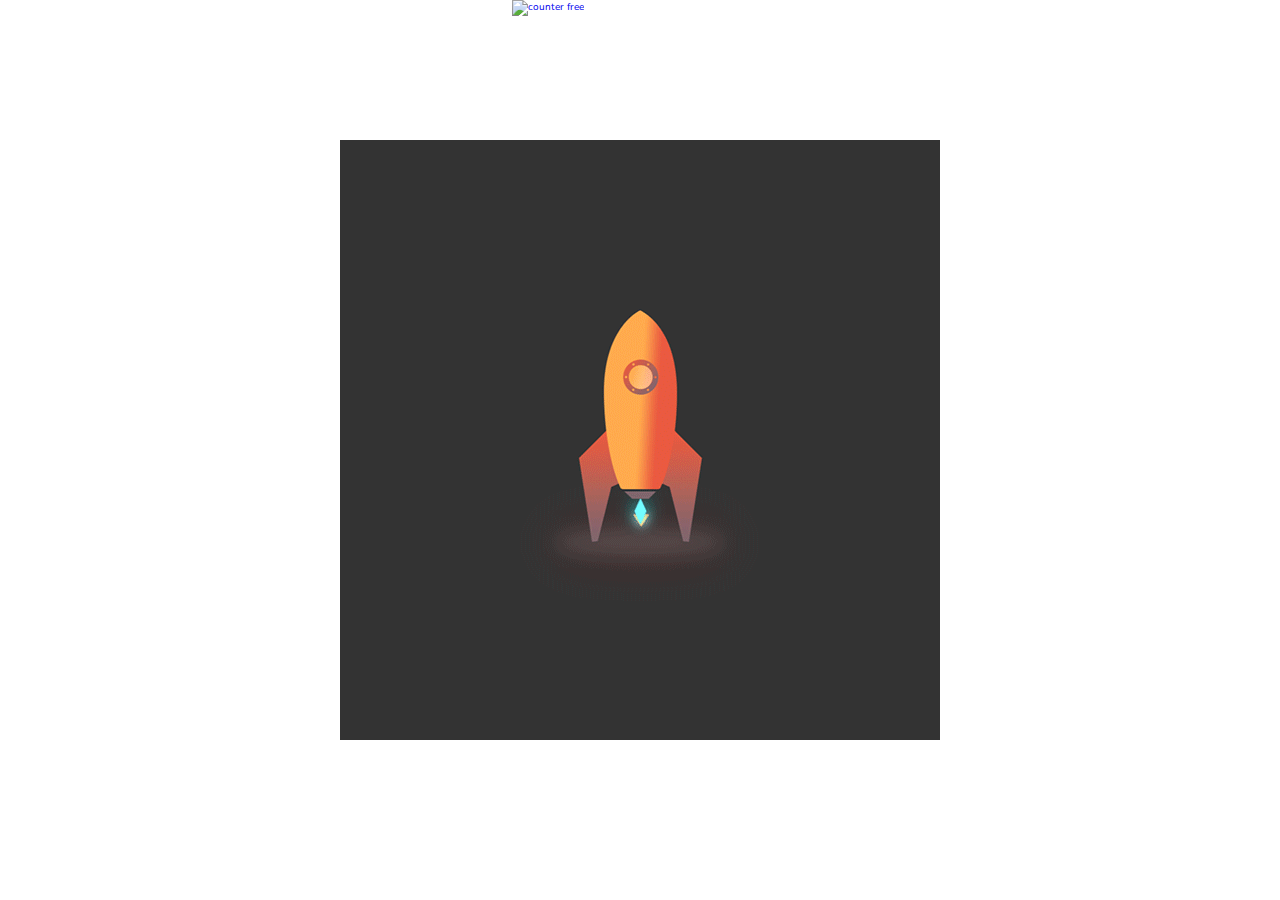
==== index.html @ f976bc9e "Update index.html" ====
<!DOCTYPE html>
<html lang="en">
  <head>

    <meta property="og:title" content="Direct Chandrar">
    <meta property="og:description" content="A man with a vision to send man to moon in his unique way">
    <meta property="og:image" content="./images/profile.png">
    <meta property="og:url" content="https://directchandrar.com/index.htm">

    <meta property="twitter:title" content="Direct Chandrar">
    <meta property="twitter:description" content="A man with a vision to send man to moon in his unique way">
    <meta property="twitter:image" content="./images/profile.png">

    <meta name="Description" CONTENT="Direct, Chandrar, MJ, mj, direct chandrar">
    <meta name="google-site-verification" content="+nxGUDJ4QpAZ5l9Bsjdi102tLVC21AIh5d1Nl23908vVuFHs34="/>
    
    <meta name="googlebot" content="index, follow">


    <meta charset="UTF-8" />
    <meta
      name="viewport"
      content="width=device-width, user-scalable=no, initial-scale=1.0, maximum-scale=1.0, minimum-scale=1.0"
    />
    <meta http-equiv="X-UA-Compatible" content="ie=edge" />
    <title>Direct Chandrar | Home</title>
    <!--Ion Icons-->
    <link
      href="https://unpkg.com/ionicons@4.5.10-0/dist/css/ionicons.min.css"
      rel="stylesheet"
    />
    <!--Google Fonts-->
    <link
      href="https://fonts.googleapis.com/css?family=Nunito&display=swap"
      rel="stylesheet"
    />
    <link
      href="https://fonts.googleapis.com/css?family=Aldrich&display=swap"
      rel="stylesheet"
    />
    <!--Our own stylesheet-->
    <link rel="stylesheet" href="./styles.css" />
  </head>
  <body>
    <div class="splash">
     
    </div>
    <header style="display: none;">
      <div class="container">
        <nav>
          <div class="nav-brand">
            <a href="index.html">
              <img class="brand-logo" src="images/logo.png" alt="" />
            </a>
          </div>
          <div class="menu-icons open">
            <i class="icon ion-md-menu"></i>
          </div>
          <ul class="nav-list">
            <div class="menu-icons close">
              <i class="icon ion-md-close"></i>
            </div>
            <li class="nav-item">
              <a href="#" class="nav-link current">Home</a>
            </li>
            <li id="navMission" class="nav-item">
              <a href="#" class="nav-link">Mission</a>
            </li>
            <li id="navVision" class="nav-item">
            <a href="#" class="nav-link">Vision</a>
            </li>
            <li class="nav-item">
              <a href="./game.html" class="nav-link">Play the Game</a>
            </li>
          </ul>
        </nav>
      </div>
    </header>

    <main style="display: none;">
      <section class="hero">
        <div class="container">
          <div class="main-message">
            <!-- <h3>The great outdoor</h3> -->
            <h1 class="main-msg">Direct Chandrar</h1>
            <p class="sub-msg">
              A Non profit organisation to keep Goyenkar safe from Corona and Corrupt politicians
            </p>
            <!-- <div class="cta">
              <a href="#" class="btn">Book now</a>
            </div> -->
          </div>
        </div>
      </section>

      <section class="experience-outdoors">
        <div class="container">
          <div class="title-heading">
            <h3>Founder & CEO</h3>
            <div class="avatar"></div>
            <!-- <h1>The thrilling outdoors</h1> -->
            <p>
              <strong style="text-transform: initial;">Mr. MJ</strong>, Founder and CEO of the non-profit organisation, <strong>DirectChandrar</strong>
              A zero tolerance against the fuckshit going on in Goa
            </p>
          </div>

          <div class="activities-grid">
            <!-- Grid item #1 -->
            <div class="activities-grid-item star-gazing">
              <i class="icon ion-md-planet"></i>
              <h1>Direct Chandrar Campaign</h1>
              <p>
                #DirectChandrar is a free service to those who play with Goa, Mr. MJ will do the arrangement to send you off to Moon (Chandra)
                We have solid tie-ups with international space agencies.
              </p>
            </div>

            <!-- Grid item #2 -->
            <div class="activities-grid-item hiking">
              <i class="icon ion-md-compass"></i>
              <h1><strike>Ganin</strike> Rocket service</h1>
              <p>
                High quality rockets with state of the art rocket fuel. to shove it in your ass.
              </p>
            </div>

            <!-- Grid item #3 -->
            <div class="activities-grid-item camping">
              <i class="icon ion-md-save"></i>
              <h1>Save Goa Movement</h1>
              <p>
                "Goa barobar khel khelshi, tar tujya ganin rocket ghalun Direct Chandrar!!" 
              </p>
            </div>
          </div>
        </div>
      </section>

      <section class="testimonials">
        <div class="container">
          <div class="testimonial">
            <div class="testimonial-text-box">
              <p>Follow us to the Moon</p>
              <!-- <i class="icon ion-md-quote"></i> -->
            </div>

            <div class="social-links">
              <ul>
                <li>
                  <a target="__blank" href="https://www.facebook.com/Mahadev-joshi-valpoi-101605617922622"> <i class="icon ion-logo-facebook"></i> </a>
                </li>
                <li>
                  <a target="__blank" href="https://www.youtube.com/watch?v=CZoGiyR5Mtc"> <i class="icon ion-logo-youtube"></i> </a>
                </li>
                <li>
                  <a href=""> <i class="icon ion-logo-instagram"></i> </a>
                </li>
              </ul>
            </div>
          
          
            <!-- <div class="testimonial-customer">
              <img src="images/profile-pic.jpg" alt="" />
              <h1>Amit P.</h1>
            </div>
           -->
          
          </div>
        </div>
      </section>

      <section class="begin-adventure">
        <div class="container">
          <div class="title-heading">
            <h3>Let the</h3>
            <h1>Flight begin, <strong style="text-transform: initial;">#DirectChandrar</strong></h1>
            <p>
              Lorem ipsum dolor sit amet consectetur adipisicing elit
            </p>
          </div>
          <div class="adventure-grid">
            <!-- Adventure grid item #1   -->
            <div class="adventure-grid-item">
                  <p>Lorem ipsum dolor sit amet consectetur adipisicing elit. Perferendis, ad? Ipsa at dolorum delectus et alias perferendis eum optio nam quasi ipsam voluptatem vel, commodi in impedit? Et, officiis exercitationem.</p>
              </div>
            <!-- Adventure grid item #1   -->
            <div class="adventure-grid-item">
                <p>Lorem ipsum dolor sit amet consectetur adipisicing elit. Perferendis, ad? Ipsa at dolorum delectus et alias perferendis eum optio nam quasi ipsam voluptatem vel, commodi in impedit? Et, officiis exercitationem.</p>
            </div>
          </div>
          <!-- <a class="btn" href="#">Book your Adventure</a> -->
        </div>
      </section>
    </main>

    <footer style="display: none;">
        <p>&copy; 2020 DirectChandrar. All rights reserved.</p>
        <h3>Website Designed and maintained by <strong>The WebKiller</strong></h3>
        <h4>webkiller404@gmail.com</h4>
    </footer>

    <script type="text/javascript" src="./scripts.js"></script>

    
    <audio  name="mjMission" id="mjMission" hidden="true" autostart="false" src="./assets//mj-mission.mp3"></audio>
    <audio  name="mjVision" id="mjVision" hidden="true" autostart="false" src="./assets//mj-vision.mp3"></audio>
    
    <!-- hitwebcounter Code START -->
    <a href="https://www.hitwebcounter.com" target="_blank">
      <img style="width: 64px; height: 20px; margin-left: 40%;" src="https://hitwebcounter.com/counter/counter.php?page=7439162&style=0007&nbdigits=8&type=page&initCount=10" title="Web Counter" Alt="counter free"   border="0" >
    </a>                                    
                                    
                                        
  </body>
</html>
---- styles.css ----
/* Global Styles */
*,
*:before,
*:after {
  margin: 0;
  padding: 0;
  box-sizing: inherit;
}

html {
  font-family: Nunito, sans-serif;
  font-size: 10px;
  box-sizing: border-box;
}
a {
  text-decoration: none;
}
ul {
  list-style: none;
}
p {
  font-size: 1.6rem;
}
img {
  width: 100%;
  max-width: 100%;
  height: auto;
}
section {
  padding: 8rem 0;
}

body {
  /* background-color: #2ba7ff; */
}

header {
  width: 100%;
  height: 5rem;
  position: absolute;
  top: 0;
  left: 0;
  z-index: 1;
}

.container {
  width: 100%;
  max-width: 98rem;
  margin: 0 auto;
  padding: 0 1.5rem;
}

nav {
  width: 100%;
  display: flex;
  align-items: center;
  justify-content: space-between;
  padding: 1rem 0;
  border-bottom: 1px solid rgba(255, 255, 255, 0.2);
}
.nav-brand {
  width: 8rem;
}
.menu-icons i {
  font-size: 3.5rem;
  color: #fafafa;
  cursor: pointer;
}
.close i {
  color: #eb648c;
}
.nav-list {
  width: 25rem;
  height: 100vh;
  background-color: #d7d4ed;
  position: fixed;
  top: 0;
  right: -26rem;
  display: flex;
  flex-direction: column;
  align-items: center;
  justify-content: center;
  z-index: 1500;
  transition: all 650ms ease-in-out;
}
.nav-list.active {
  right: 0;
}

.brand-logo {
  transform: rotate(45deg);
    position: absolute;
    width: 60px;
    top: 15px;
}

.close {
  position: absolute;
  top: 1rem;
  left: 1.5rem;
}
.nav-item {
  margin: 1.5rem 0;
}
.nav-link {
  font-size: 1.6rem;
  text-transform: uppercase;
  color: rgb(0, 0, 0.7);
}

/* Hero */
.hero {
  width: 100%;
  height: 80vh;
  background: linear-gradient(
      135deg,
      rgba(49, 24, 131, 0.9) 0%,
      rgba(72, 56, 149, 0.8) 100%
    ),
    url("images/header-bg.jpg") center no-repeat;
  background-size: cover;
  position: relative;
}

.hero::before {
  content: "";
  position: absolute;
  left: 0;
  bottom: -3px;
  width: 100%;
  height: 4.7rem;
  background: url("images/wave-small.png") center no-repeat;
  background-size: cover;
}
.main-message {
  width: 100%;
  max-width: 50rem;
  color: #fafafa;
  text-transform: uppercase;
  transition: translateY(20%);
}
.main-message h3 {
  font-size: 1.6rem;
}
.main-message h1 {
  font-family: Aldrich, sans-serif;
  font-size: 4rem;
  margin: 1rem 0;
}
.main-message p {
  text-transform: lowercase;
}

.btn {
  background-color: #eb648c;
  border-radius: 2rem;
  color: #fafafa;
  display: inline-block;
  margin-top: 2rem;
  padding: 1rem 2.5rem;
  text-transform: uppercase;
  transition: background-color 650ms;
}
.btn:hover {
  background-color: #ce587b;
}

/* Experinece the outdoors style */
.experience-outdoors {
  padding: 0;
}
.avatar {
  background: url(./images/profile.png) no-repeat;
  background-position: center;
  background-size: cover;
  width: 10rem;
    height: 10rem;
    border-radius: 50%;
    box-shadow: 0 0 8px 4px #c5c5c5;
    display: inline-block;
    margin: 20px 0;
}
.title-heading {
  text-align: center;
  text-transform: uppercase;
  margin-bottom: 4rem;
  color: rgba(0, 0, 0, 0.7);
}
.title-heading h3 {
  font-size: 1.4rem;
}
.title-heading h1 {
  font-family: Adrich, sans-serif;
  font-size: 2rem;
  margin: 0.5rem 0 1rem;
}
.title-heading p {
  text-transform: lowercase;
}
.activities-grid {
  display: grid;
  grid-template-columns: repeat(auto-fit, minmax(25rem, 1fr));
  grid-gap: 2.5rem;
}
.activities-grid-item {
  height: 40rem;
  padding: 5rem;
  color: #fafafa;
  position: relative;
  display: flex;
  flex-direction: column;
  cursor: pointer;
  z-index: 0;     /*  1 */
}
.activities-grid-item::before {
  content: "";
  position: absolute;
  top: 0;
  left: 0;
  width: 100%;
  height: 100%;
  background-image: linear-gradient(
    135deg,
    rgba(49, 24, 131, 0.9) 0%,
    rgba(72, 56, 149, 0.8) 100%
  );
  z-index: -1;
}
.star-gazing {
    background: url("images/moon.jpg") center no-repeat fixed;
    background-size: cover;
}
.hiking {
    background: url("images/rocket.jpg") top no-repeat fixed;
}
.camping {
    background: url("images/save-goa.jpg") center no-repeat fixed;
}

.activities-grid-item i {
    font-size: 4rem;
    color: #eb648c;
}
.activities-grid-item h1 {
    font-family: Aldrich, sans-serif;
    font-size: 1.7rem;
    text-transform: uppercase;
    margin: 2rem 0;
}

/* Testimonial section css */
.testimonials {
    width: 100%;
    height: 80vh;
    background: linear-gradient(
      135deg,
      rgba(49, 24, 131, 0.9) 0%,
      rgba(72, 56, 149, 0.8) 100%
    ),
    url("images/testimonials-bg.jpg") center no-repeat fixed;   /* parallax effect */
  background-size: cover;
  position: relative;
}
.testimonials::before {
    content: "";
    position: absolute;
    top: -3px;
    left: 0;
    width: 100%;
    height: 4.7rem;
    background: url("images/wave-small-reversed.png") center no-repeat;
}
.testimonial {
    width: 100%;
    color: #fafafa;
    position: absolute;
    top: 55%;
    left: 50%;
    transform: translate(-50%, -50%);   /* Centering strategy */
    text-align: center;
}

.social-links ul{
  display: flex;
    justify-content: center;
}
.social-links ul li {
  margin: 0 30px;
}
.social-links ul li a {
  font-size: 5rem;
  color: white;
}

.testimonial-text-box {
    padding: 0 1.5rem;
    margin-bottom: 2rem;
    position: relative;
}
.testimonial-text-box i {
    position: absolute;
    top: -8rem;
    left: 50%;
    transform: translateX(-50%);
    font-size: 8rem;
    color: #eb648c;
    opacity: .5;
    z-index: -1;
}
.testimonial-customer img {
    width: 10rem;
    height: 10rem;
    border-radius: 100%;
    border: 3px solid #eb648c;
}

/* Begin Adventure css */
.adventure-grid {
    display: grid;
    grid-template-columns: repeat(auto-fit, minmax(25rem, 1fr));
    grid-gap: 2.5rem;
    margin-bottom: 2rem;
}
.adventure-grid p {
    color: rgba(0, 0, 0, 0.7);
}

footer {
    padding: 1.5rem 0;
    background-color: #d7d4ed;
    text-align: center;
    color: rgba(0, 0, 0, 0.7);
}

/* Media queries */
@media screen and (min-width: 350px) {
    .main-message {
        transform: translateY(40%);
    }
}
@media screen and (min-width: 470px) {
    .hero::before {
        height: 9.4rem;
        background: url("images/wave-medium.png");
        background-size: cover;
    }
    .testimonials::before {
        height: 9.4rem;
        background: url("images/wave-medium-reversed.png");
        background-size: cover;
    }
}

@media screen and (min-width: 700px) {
    header {
        height: 8rem;
    }
    .nav-brand {
        width: 3.5rem;
    }
    .nav-list {
        width: initial;
        height: initial;
        background-color: transparent;
        position: initial;
        top: initial;
        right: initial;
        flex-direction: row;
        transition: initial;
    }
    .menu-icons {
        display: none;
    }

    .nav-item {
        margin: 0 2.5rem;
    }
    .nav-link, .current {
        color: #fafafa;
        position: relative;
        font-size: 1.3rem;
    }

    .nav-link::before, .current::before {
        content: "";
        position: absolute;
        left: 0;
        bottom: -.5rem;
        background-color: #eb648c;
        width: 100%;
        height: 2px;
        transform: scaleX(0);
        transform-origin: left;
        transition: transform 650ms;
    }
    .current::before {
        transform: scaleX(1);
    }
    .nav-link:hover::before {
        transform: scaleX(1);
    }
    .hero {
        height: 60vh;
    }
    .main-message {
        transform: translateY(5%);
    }
    .title-heading h1 {
        font-size: 2.5rem;
    }
}

@media screen and (min-width: 950px) {
    .hero::before {
        height: 22.7rem;
        background: url("images/wave-large.png");
        background-size: cover;
    }
    .testimonials::before {
        height: 22.7rem;
        background: url("images/wave-large-reversed.png");
        background-size: cover;
    }
}

@media screen and (min-width: 1200px) {
    .hero {
        height: 75vh;
    }
}



.splash {
  background: url(./images/rocket.gif) center no-repeat;
    position: absolute;
    width: 100%;
    height: 100vh;
    left: 0;
    top: -10px;
    z-index: 3;
}


/* Animation stuff */


.fly-social {
  animation: anim1 .7s ease-out;
}

@keyframes anim1 {
  0% {
    opacity: 0;
    transform: translateX(-30rem);
  }
  100% {
    opacity: 0.7;
    transform: translateX(0);
  }
}


.fly-intro {
  animation: flyIntro 2s ease-in;
}
@keyframes flyIntro {
  0% {
    opacity: 0;
    transform: translateY(3rem);
  }
  100% {
    opacity: 1;
    transform: translateY(0rem);
  }
}


.fly-intro-2 {
  animation: flyIntro 1.3s ease-in;
}
@keyframes flyIntro {
  0% {
    opacity: 0;
    transform: translateY(3rem);
  }
  100% {
    opacity: 1;
    transform: translateY(0rem);
  }
}

/* Game styles */
.container-game {
  width: 100%;
  max-width: 98rem;
  margin: 0 auto;
  padding: 0 1.5rem;
  background: linear-gradient( 135deg, rgba(49, 24, 131, 0.9) 0%, rgba(72, 56, 149, 0.8) 100% ), url(images/header-bg.jpg) center no-repeat;
  background-size: cover;
}

#game-container {
  margin: 0 auto;
  text-align: center;
  margin-top: 10rem;
 
}

.game-body {
  display: flex;
  flex-direction: column;
}
.game-rule {
  text-align: left;
  margin: 3rem 1rem;
  padding: 10px 0;
}

.play-btn {
  display: inline-block;
    background-color: #4161ff;
    padding: 10px;
    border-radius: 5px;
    /* width: 100px; */
    font-size: 20px;
    color: white;
    border: 1px solid #0023cf;
}

.rule-title {
  font-size: 16px;
    text-transform: uppercase;
}
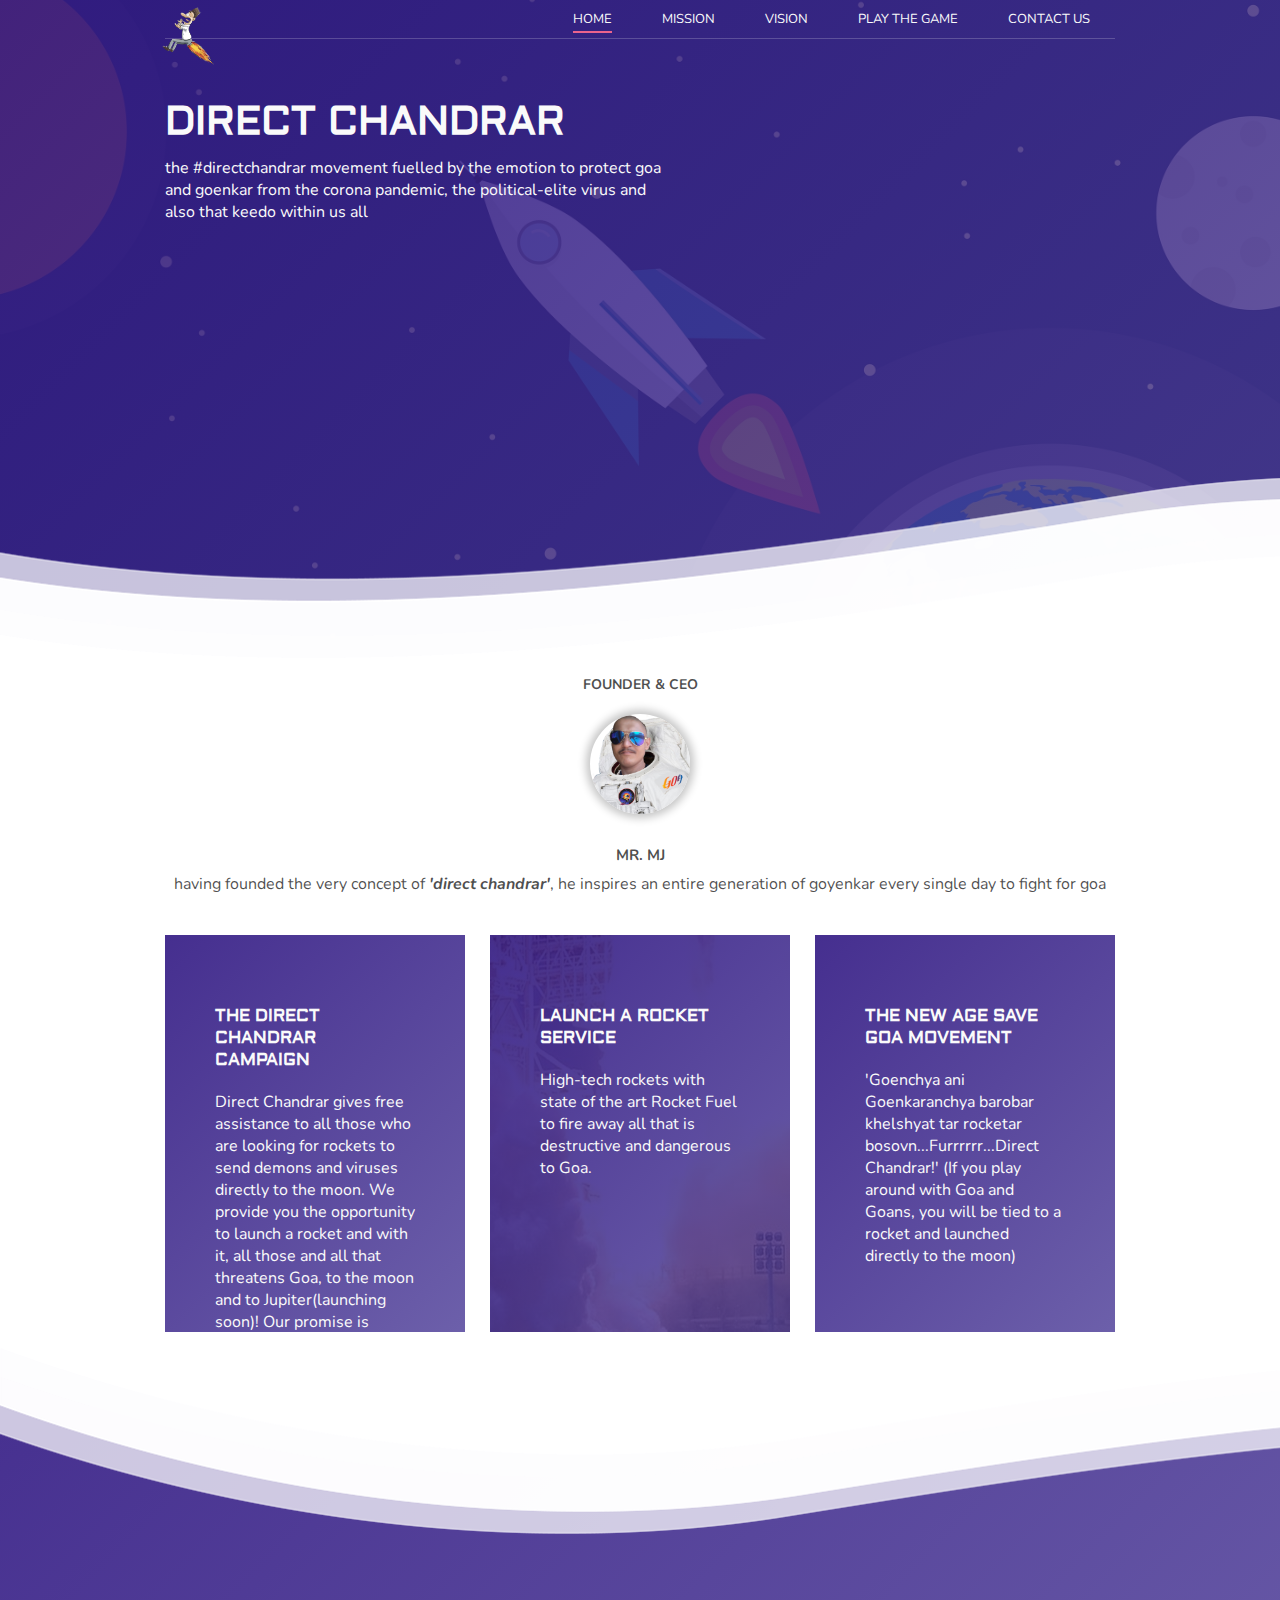
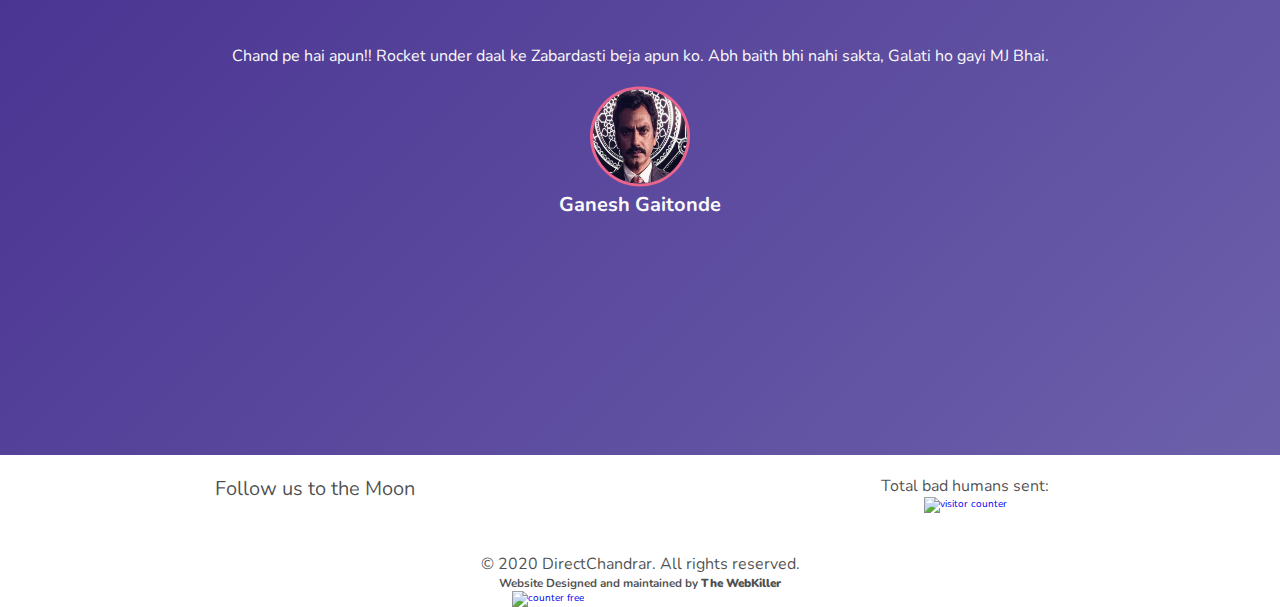
==== commit a42f816f: "google form and css issues fixed" ====
--- a/index.html
+++ b/index.html
@@ -72,6 +72,9 @@
             <li class="nav-item">
               <a href="./game.html" class="nav-link">Play the Game</a>
             </li>
+            <li class="nav-item">
+              <a href="./contact.html" class="nav-link">Contact Us</a>
+            </li>
           </ul>
         </nav>
       </div>
@@ -81,14 +84,10 @@
       <section class="hero">
         <div class="container">
           <div class="main-message">
-            <!-- <h3>The great outdoor</h3> -->
             <h1 class="main-msg">Direct Chandrar</h1>
             <p class="sub-msg">
-              A Non profit organisation to keep Goyenkar safe from Corona and Corrupt politicians
+              The #DirectChandrar movement fuelled by the emotion to protect Goa and Goenkar from the Corona Pandemic, the Political-elite virus and also that Keedo within us all
             </p>
-            <!-- <div class="cta">
-              <a href="#" class="btn">Book now</a>
-            </div> -->
           </div>
         </div>
       </section>
@@ -98,10 +97,9 @@
           <div class="title-heading">
             <h3>Founder & CEO</h3>
             <div class="avatar"></div>
-            <!-- <h1>The thrilling outdoors</h1> -->
+            <h4 style="font-size: 15px; font-weight: bold; line-height: 35px;">Mr. MJ</h4>
             <p>
-              <strong style="text-transform: initial;">Mr. MJ</strong>, Founder and CEO of the non-profit organisation, <strong>DirectChandrar</strong>
-              A zero tolerance against the fuckshit going on in Goa
+              Having founded the very concept of <b><i>'Direct Chandrar'</i></b>, he inspires an entire generation of Goyenkar every single day to fight for Goa
             </p>
           </div>
 
@@ -109,28 +107,27 @@
             <!-- Grid item #1 -->
             <div class="activities-grid-item star-gazing">
               <i class="icon ion-md-planet"></i>
-              <h1>Direct Chandrar Campaign</h1>
+              <h1>The Direct Chandrar Campaign</h1>
               <p>
-                #DirectChandrar is a free service to those who play with Goa, Mr. MJ will do the arrangement to send you off to Moon (Chandra)
-                We have solid tie-ups with international space agencies.
+                Direct Chandrar gives free assistance to all those who are looking for rockets to send demons and viruses directly to the moon. We provide you the opportunity to launch a rocket and with it, all those and all that threatens Goa, to the moon and to Jupiter(launching soon)! Our promise is Direct Chandrar.
               </p>
             </div>
 
             <!-- Grid item #2 -->
             <div class="activities-grid-item hiking">
               <i class="icon ion-md-compass"></i>
-              <h1><strike>Ganin</strike> Rocket service</h1>
+              <h1>Launch a Rocket Service</h1>
               <p>
-                High quality rockets with state of the art rocket fuel. to shove it in your ass.
+                High-tech rockets with state of the art Rocket Fuel to fire away all that is destructive and dangerous to Goa.
               </p>
             </div>
 
             <!-- Grid item #3 -->
             <div class="activities-grid-item camping">
               <i class="icon ion-md-save"></i>
-              <h1>Save Goa Movement</h1>
+              <h1>The New Age Save Goa Movement</h1>
               <p>
-                "Goa barobar khel khelshi, tar tujya ganin rocket ghalun Direct Chandrar!!" 
+                'Goenchya ani Goenkaranchya barobar khelshyat tar rocketar bosovn...Furrrrrr...Direct Chandrar!' (If you play around with Goa and Goans, you will be tied to a rocket and launched directly to the moon)
               </p>
             </div>
           </div>
@@ -139,10 +136,28 @@
 
       <section class="testimonials">
         <div class="container">
+          <!-- <div class="testimonial">
+            
+          </div> -->
           <div class="testimonial">
             <div class="testimonial-text-box">
+              <p>Chand pe hai apun!! Rocket under daal ke Zabardasti beja apun ko. Abh baith bhi nahi sakta, Galati ho gayi MJ Bhai.</p>
+              <i class="icon ion-md-quote"></i>
+            </div>
+            <div class="testimonial-customer">
+              <img src="images/ganesh.png" alt="" />
+              <h1>Ganesh Gaitonde</h1>
+            </div>
+          </div>
+
+        </div>
+      </section>
+
+      <section class="social-adventure">
+        <div class="container">
+          <div class="social-grid">
+            <div class="social-title">
               <p>Follow us to the Moon</p>
-              <!-- <i class="icon ion-md-quote"></i> -->
             </div>
 
             <div class="social-links">
@@ -151,45 +166,21 @@
                   <a target="__blank" href="https://www.facebook.com/Mahadev-joshi-valpoi-101605617922622"> <i class="icon ion-logo-facebook"></i> </a>
                 </li>
                 <li>
-                  <a target="__blank" href="https://www.youtube.com/watch?v=CZoGiyR5Mtc"> <i class="icon ion-logo-youtube"></i> </a>
+                  <a style="color: red;" target="__blank" href="https://www.youtube.com/watch?v=CZoGiyR5Mtc"> <i class="icon ion-logo-youtube"></i> </a>
                 </li>
                 <li>
                   <a href=""> <i class="icon ion-logo-instagram"></i> </a>
                 </li>
               </ul>
             </div>
-          
-          
-            <!-- <div class="testimonial-customer">
-              <img src="images/profile-pic.jpg" alt="" />
-              <h1>Amit P.</h1>
-            </div>
-           -->
-          
-          </div>
-        </div>
-      </section>
-
-      <section class="begin-adventure">
-        <div class="container">
-          <div class="title-heading">
-            <h3>Let the</h3>
-            <h1>Flight begin, <strong style="text-transform: initial;">#DirectChandrar</strong></h1>
-            <p>
-              Lorem ipsum dolor sit amet consectetur adipisicing elit
-            </p>
-          </div>
-          <div class="adventure-grid">
-            <!-- Adventure grid item #1   -->
-            <div class="adventure-grid-item">
-                  <p>Lorem ipsum dolor sit amet consectetur adipisicing elit. Perferendis, ad? Ipsa at dolorum delectus et alias perferendis eum optio nam quasi ipsam voluptatem vel, commodi in impedit? Et, officiis exercitationem.</p>
-              </div>
-            <!-- Adventure grid item #1   -->
-            <div class="adventure-grid-item">
-                <p>Lorem ipsum dolor sit amet consectetur adipisicing elit. Perferendis, ad? Ipsa at dolorum delectus et alias perferendis eum optio nam quasi ipsam voluptatem vel, commodi in impedit? Et, officiis exercitationem.</p>
-            </div>
-          </div>
-          <!-- <a class="btn" href="#">Book your Adventure</a> -->
+            <div>
+              <p>Total bad humans sent: </p>
+              <!-- Start of WebFreeCounter Code -->
+              <a href="https://www.webfreecounter.com/" target="_blank">
+                <img style="width: 70px;" src="https://www.webfreecounter.com/hit.php?id=guvaoaff&nd=7&style=1" border="0" alt="visitor counter">
+              </a>
+            </div>
+          </div>
         </div>
       </section>
     </main>
@@ -197,7 +188,7 @@
     <footer style="display: none;">
         <p>&copy; 2020 DirectChandrar. All rights reserved.</p>
         <h3>Website Designed and maintained by <strong>The WebKiller</strong></h3>
-        <h4>webkiller404@gmail.com</h4>
+        <!-- <h4>webkiller404@gmail.com</h4> -->
     </footer>
 
     <script type="text/javascript" src="./scripts.js"></script>
@@ -210,7 +201,23 @@
     <a href="https://www.hitwebcounter.com" target="_blank">
       <img style="width: 64px; height: 20px; margin-left: 40%;" src="https://hitwebcounter.com/counter/counter.php?page=7439162&style=0007&nbdigits=8&type=page&initCount=10" title="Web Counter" Alt="counter free"   border="0" >
     </a>                                    
-                                    
+                
+    <script>
+      setTimeout(() => {
+    const header = document.querySelector('header');
+    const main = document.querySelector('main');
+    const footer = document.querySelector('footer');
+    const splash = document.querySelector('.splash');
+
+    header.style.display = 'initial';
+    main.style.display = 'initial';
+    footer.style.display = 'initial';
+
+    splash.style.display = 'none';
+
+
+}, 500);
+    </script>
                                         
   </body>
 </html>
--- a/styles.css
+++ b/styles.css
@@ -283,13 +283,14 @@
 .social-links ul{
   display: flex;
     justify-content: center;
+    color: #403588;
 }
 .social-links ul li {
   margin: 0 30px;
 }
 .social-links ul li a {
-  font-size: 5rem;
-  color: white;
+  font-size: 7rem;
+  /* color: white; */
 }
 
 .testimonial-text-box {
@@ -315,14 +316,23 @@
 }
 
 /* Begin Adventure css */
-.adventure-grid {
+.social-grid {
     display: grid;
     grid-template-columns: repeat(auto-fit, minmax(25rem, 1fr));
     grid-gap: 2.5rem;
     margin-bottom: 2rem;
-}
-.adventure-grid p {
+    text-align: center;
+}
+.social-grid p {
     color: rgba(0, 0, 0, 0.7);
+}
+
+.social-title p{
+  font-size: 2rem;
+}
+
+.social-adventure {
+  padding: 2rem 0;
 }
 
 footer {
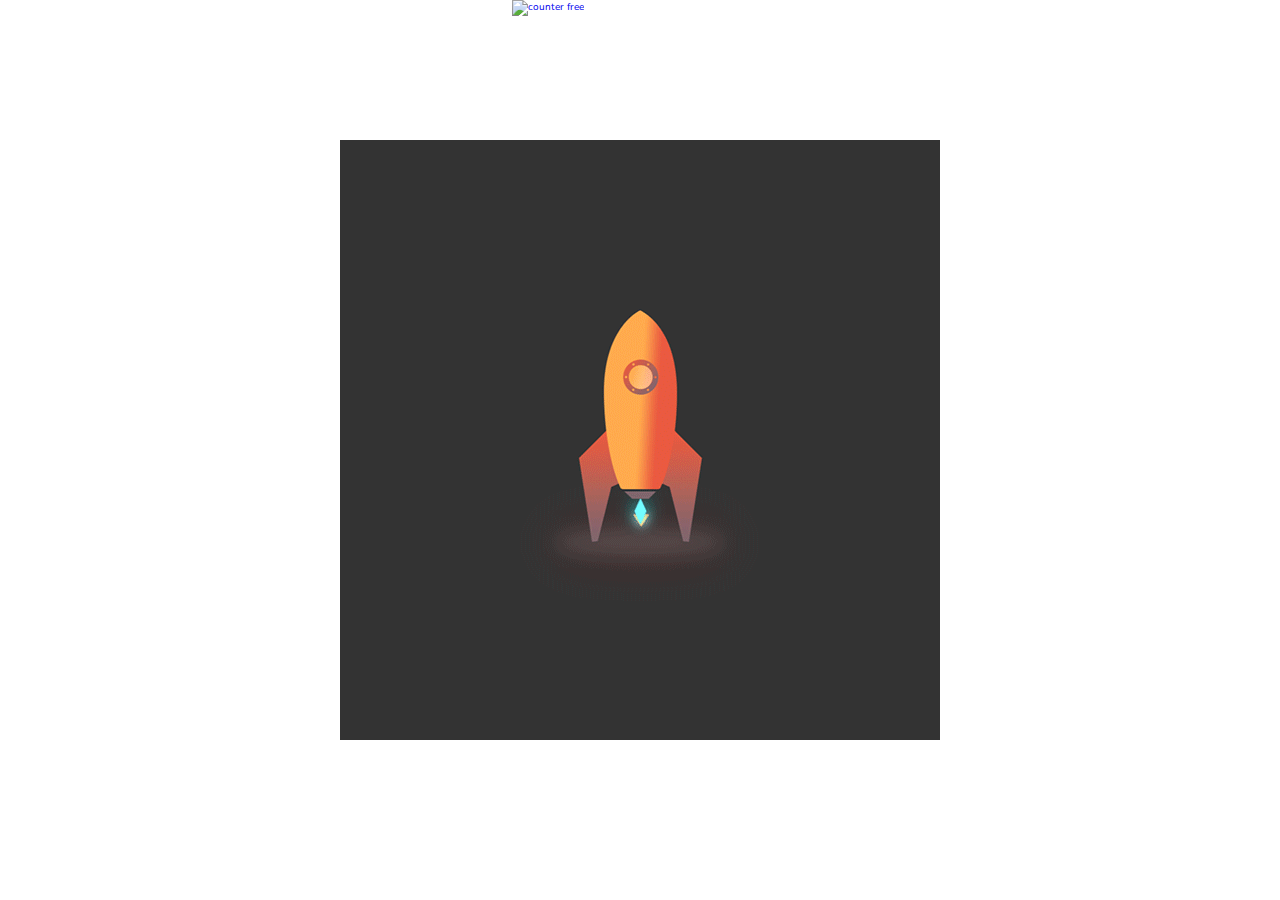
==== commit c2b05783: "splash screen issue" ====
--- a/index.html
+++ b/index.html
@@ -216,7 +216,7 @@
     splash.style.display = 'none';
 
 
-}, 500);
+}, 5000);
     </script>
                                         
   </body>
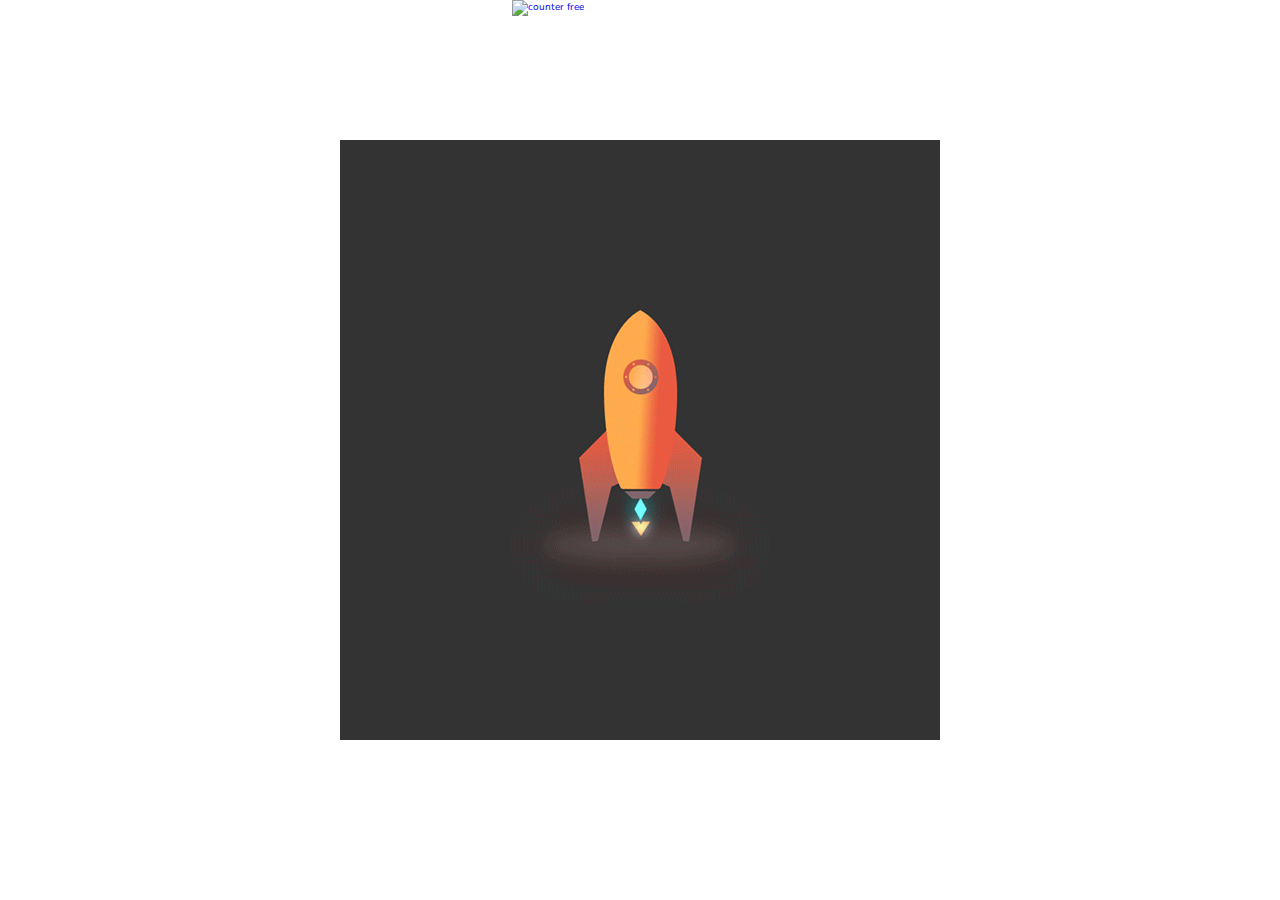
==== commit 491f20ae: "button modifications" ====
--- a/index.html
+++ b/index.html
@@ -16,7 +16,7 @@
     
     <meta name="googlebot" content="index, follow">
 
-
+    <link rel=icon href=./favicon.png>
     <meta charset="UTF-8" />
     <meta
       name="viewport"
@@ -63,12 +63,12 @@
             <li class="nav-item">
               <a href="#" class="nav-link current">Home</a>
             </li>
-            <li id="navMission" class="nav-item">
+            <!-- <li id="navMission" class="nav-item">
               <a href="#" class="nav-link">Mission</a>
             </li>
             <li id="navVision" class="nav-item">
             <a href="#" class="nav-link">Vision</a>
-            </li>
+            </li> -->
             <li class="nav-item">
               <a href="./game.html" class="nav-link">Play the Game</a>
             </li>
@@ -88,6 +88,10 @@
             <p class="sub-msg">
               The #DirectChandrar movement fuelled by the emotion to protect Goa and Goenkar from the Corona Pandemic, the Political-elite virus and also that Keedo within us all
             </p>
+            <div>
+              <a class="btn" style="margin-right: 20px" href="./game.html">Play Game</a>
+              <a class="btn" href="./contact.html">Help Goa</a>
+            </div>
           </div>
         </div>
       </section>
@@ -141,7 +145,7 @@
           </div> -->
           <div class="testimonial">
             <div class="testimonial-text-box">
-              <p>Chand pe hai apun!! Rocket under daal ke Zabardasti beja apun ko. Abh baith bhi nahi sakta, Galati ho gayi MJ Bhai.</p>
+              <p>Chand pe hai apun!! Rocket under daal ke Zabardasti beja apun ko. Ab baith bhi nahi sakta, Galati ho gayi MJ Bhai.</p>
               <i class="icon ion-md-quote"></i>
             </div>
             <div class="testimonial-customer">
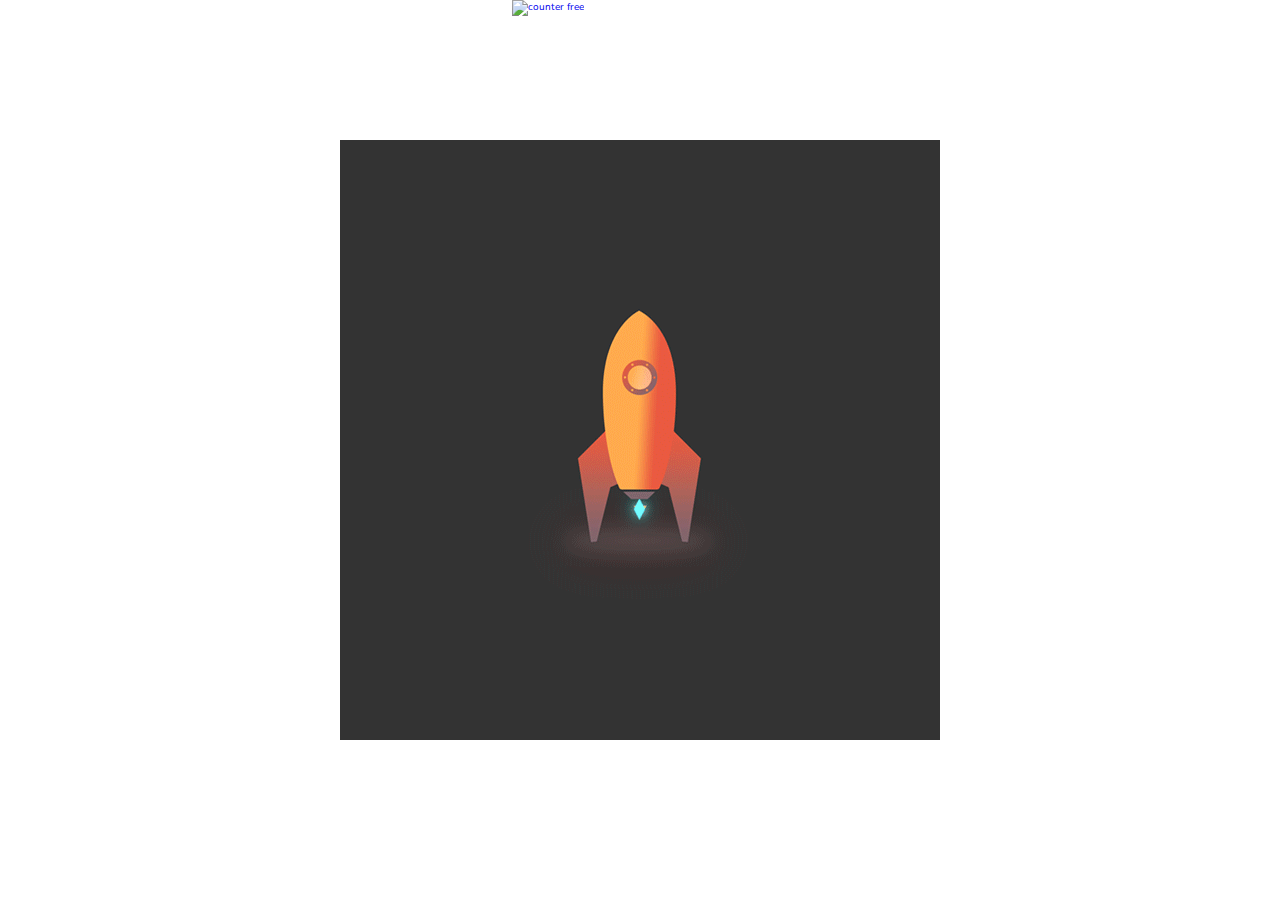
==== commit 4312792b: "ads-sections" ====
--- a/index.html
+++ b/index.html
@@ -73,8 +73,12 @@
               <a href="./game.html" class="nav-link">Play the Game</a>
             </li>
             <li class="nav-item">
+              <a href="./moon.html" class="nav-link">Life on Moon</a>
+            </li>
+            <li class="nav-item">
               <a href="./contact.html" class="nav-link">Contact Us</a>
             </li>
+
           </ul>
         </nav>
       </div>
@@ -90,7 +94,7 @@
             </p>
             <div>
               <a class="btn" style="margin-right: 20px" href="./game.html">Play Game</a>
-              <a class="btn" href="./contact.html">Help Goa</a>
+              <a class="btn" href="./moon.html">Life on Moon</a>
             </div>
           </div>
         </div>
--- a/styles.css
+++ b/styles.css
@@ -89,9 +89,9 @@
 
 .brand-logo {
   transform: rotate(45deg);
-    position: absolute;
-    width: 60px;
-    top: 15px;
+  position: absolute;
+  width: 60px;
+  top: 15px;
 }
 
 .close {
@@ -174,11 +174,11 @@
   background-position: center;
   background-size: cover;
   width: 10rem;
-    height: 10rem;
-    border-radius: 50%;
-    box-shadow: 0 0 8px 4px #c5c5c5;
-    display: inline-block;
-    margin: 20px 0;
+  height: 10rem;
+  border-radius: 50%;
+  box-shadow: 0 0 8px 4px #c5c5c5;
+  display: inline-block;
+  margin: 20px 0;
 }
 .title-heading {
   text-align: center;
@@ -210,7 +210,7 @@
   display: flex;
   flex-direction: column;
   cursor: pointer;
-  z-index: 0;     /*  1 */
+  z-index: 0; /*  1 */
 }
 .activities-grid-item::before {
   content: "";
@@ -227,63 +227,63 @@
   z-index: -1;
 }
 .star-gazing {
-    background: url("images/moon.jpg") center no-repeat fixed;
-    background-size: cover;
+  background: url("images/moon.jpg") center no-repeat fixed;
+  background-size: cover;
 }
 .hiking {
-    background: url("images/rocket.jpg") top no-repeat fixed;
+  background: url("images/rocket.jpg") top no-repeat fixed;
 }
 .camping {
-    background: url("images/save-goa.jpg") center no-repeat fixed;
+  background: url("images/save-goa.jpg") center no-repeat fixed;
 }
 
 .activities-grid-item i {
-    font-size: 4rem;
-    color: #eb648c;
+  font-size: 4rem;
+  color: #eb648c;
 }
 .activities-grid-item h1 {
-    font-family: Aldrich, sans-serif;
-    font-size: 1.7rem;
-    text-transform: uppercase;
-    margin: 2rem 0;
+  font-family: Aldrich, sans-serif;
+  font-size: 1.7rem;
+  text-transform: uppercase;
+  margin: 2rem 0;
 }
 
 /* Testimonial section css */
 .testimonials {
-    width: 100%;
-    height: 80vh;
-    background: linear-gradient(
+  width: 100%;
+  height: 80vh;
+  background: linear-gradient(
       135deg,
       rgba(49, 24, 131, 0.9) 0%,
       rgba(72, 56, 149, 0.8) 100%
     ),
-    url("images/testimonials-bg.jpg") center no-repeat fixed;   /* parallax effect */
+    url("images/testimonials-bg.jpg") center no-repeat fixed; /* parallax effect */
   background-size: cover;
   position: relative;
 }
 .testimonials::before {
-    content: "";
-    position: absolute;
-    top: -3px;
-    left: 0;
-    width: 100%;
-    height: 4.7rem;
-    background: url("images/wave-small-reversed.png") center no-repeat;
+  content: "";
+  position: absolute;
+  top: -3px;
+  left: 0;
+  width: 100%;
+  height: 4.7rem;
+  background: url("images/wave-small-reversed.png") center no-repeat;
 }
 .testimonial {
-    width: 100%;
-    color: #fafafa;
-    position: absolute;
-    top: 55%;
-    left: 50%;
-    transform: translate(-50%, -50%);   /* Centering strategy */
-    text-align: center;
-}
-
-.social-links ul{
+  width: 100%;
+  color: #fafafa;
+  position: absolute;
+  top: 55%;
+  left: 50%;
+  transform: translate(-50%, -50%); /* Centering strategy */
+  text-align: center;
+}
+
+.social-links ul {
   display: flex;
-    justify-content: center;
-    color: #403588;
+  justify-content: center;
+  color: #403588;
 }
 .social-links ul li {
   margin: 0 30px;
@@ -294,40 +294,40 @@
 }
 
 .testimonial-text-box {
-    padding: 0 1.5rem;
-    margin-bottom: 2rem;
-    position: relative;
+  padding: 0 1.5rem;
+  margin-bottom: 2rem;
+  position: relative;
 }
 .testimonial-text-box i {
-    position: absolute;
-    top: -8rem;
-    left: 50%;
-    transform: translateX(-50%);
-    font-size: 8rem;
-    color: #eb648c;
-    opacity: .5;
-    z-index: -1;
+  position: absolute;
+  top: -8rem;
+  left: 50%;
+  transform: translateX(-50%);
+  font-size: 8rem;
+  color: #eb648c;
+  opacity: 0.5;
+  z-index: -1;
 }
 .testimonial-customer img {
-    width: 10rem;
-    height: 10rem;
-    border-radius: 100%;
-    border: 3px solid #eb648c;
+  width: 10rem;
+  height: 10rem;
+  border-radius: 100%;
+  border: 3px solid #eb648c;
 }
 
 /* Begin Adventure css */
 .social-grid {
-    display: grid;
-    grid-template-columns: repeat(auto-fit, minmax(25rem, 1fr));
-    grid-gap: 2.5rem;
-    margin-bottom: 2rem;
-    text-align: center;
+  display: grid;
+  grid-template-columns: repeat(auto-fit, minmax(25rem, 1fr));
+  grid-gap: 2.5rem;
+  margin-bottom: 2rem;
+  text-align: center;
 }
 .social-grid p {
-    color: rgba(0, 0, 0, 0.7);
-}
-
-.social-title p{
+  color: rgba(0, 0, 0, 0.7);
+}
+
+.social-title p {
   font-size: 2rem;
 }
 
@@ -336,127 +336,125 @@
 }
 
 footer {
-    padding: 1.5rem 0;
-    background-color: #d7d4ed;
-    text-align: center;
-    color: rgba(0, 0, 0, 0.7);
+  padding: 1.5rem 0;
+  background-color: #d7d4ed;
+  text-align: center;
+  color: rgba(0, 0, 0, 0.7);
 }
 
 /* Media queries */
 @media screen and (min-width: 350px) {
-    .main-message {
-        transform: translateY(40%);
-    }
+  .main-message {
+    transform: translateY(40%);
+  }
 }
 @media screen and (min-width: 470px) {
-    .hero::before {
-        height: 9.4rem;
-        background: url("images/wave-medium.png");
-        background-size: cover;
-    }
-    .testimonials::before {
-        height: 9.4rem;
-        background: url("images/wave-medium-reversed.png");
-        background-size: cover;
-    }
+  .hero::before {
+    height: 9.4rem;
+    background: url("images/wave-medium.png");
+    background-size: cover;
+  }
+  .testimonials::before {
+    height: 9.4rem;
+    background: url("images/wave-medium-reversed.png");
+    background-size: cover;
+  }
 }
 
 @media screen and (min-width: 700px) {
-    header {
-        height: 8rem;
-    }
-    .nav-brand {
-        width: 3.5rem;
-    }
-    .nav-list {
-        width: initial;
-        height: initial;
-        background-color: transparent;
-        position: initial;
-        top: initial;
-        right: initial;
-        flex-direction: row;
-        transition: initial;
-    }
-    .menu-icons {
-        display: none;
-    }
-
-    .nav-item {
-        margin: 0 2.5rem;
-    }
-    .nav-link, .current {
-        color: #fafafa;
-        position: relative;
-        font-size: 1.3rem;
-    }
-
-    .nav-link::before, .current::before {
-        content: "";
-        position: absolute;
-        left: 0;
-        bottom: -.5rem;
-        background-color: #eb648c;
-        width: 100%;
-        height: 2px;
-        transform: scaleX(0);
-        transform-origin: left;
-        transition: transform 650ms;
-    }
-    .current::before {
-        transform: scaleX(1);
-    }
-    .nav-link:hover::before {
-        transform: scaleX(1);
-    }
-    .hero {
-        height: 60vh;
-    }
-    .main-message {
-        transform: translateY(5%);
-    }
-    .title-heading h1 {
-        font-size: 2.5rem;
-    }
+  header {
+    height: 8rem;
+  }
+  .nav-brand {
+    width: 3.5rem;
+  }
+  .nav-list {
+    width: initial;
+    height: initial;
+    background-color: transparent;
+    position: initial;
+    top: initial;
+    right: initial;
+    flex-direction: row;
+    transition: initial;
+  }
+  .menu-icons {
+    display: none;
+  }
+
+  .nav-item {
+    margin: 0 2.5rem;
+  }
+  .nav-link,
+  .current {
+    color: #fafafa;
+    position: relative;
+    font-size: 1.3rem;
+  }
+
+  .nav-link::before,
+  .current::before {
+    content: "";
+    position: absolute;
+    left: 0;
+    bottom: -0.5rem;
+    background-color: #eb648c;
+    width: 100%;
+    height: 2px;
+    transform: scaleX(0);
+    transform-origin: left;
+    transition: transform 650ms;
+  }
+  .current::before {
+    transform: scaleX(1);
+  }
+  .nav-link:hover::before {
+    transform: scaleX(1);
+  }
+  .hero {
+    height: 60vh;
+  }
+  .main-message {
+    transform: translateY(5%);
+  }
+  .title-heading h1 {
+    font-size: 2.5rem;
+  }
 }
 
 @media screen and (min-width: 950px) {
-    .hero::before {
-        height: 22.7rem;
-        background: url("images/wave-large.png");
-        background-size: cover;
-    }
-    .testimonials::before {
-        height: 22.7rem;
-        background: url("images/wave-large-reversed.png");
-        background-size: cover;
-    }
+  .hero::before {
+    height: 22.7rem;
+    background: url("images/wave-large.png");
+    background-size: cover;
+  }
+  .testimonials::before {
+    height: 22.7rem;
+    background: url("images/wave-large-reversed.png");
+    background-size: cover;
+  }
 }
 
 @media screen and (min-width: 1200px) {
-    .hero {
-        height: 75vh;
-    }
-}
-
-
+  .hero {
+    height: 75vh;
+  }
+}
 
 .splash {
   background: url(./images/rocket.gif) center no-repeat;
-    position: absolute;
-    width: 100%;
-    height: 100vh;
-    left: 0;
-    top: -10px;
-    z-index: 3;
-}
-
+  position: absolute;
+  width: 100%;
+  height: 100vh;
+  left: 0;
+  top: -10px;
+  z-index: 3;
+}
 
 /* Animation stuff */
 
-
 .fly-social {
-  animation: anim1 .7s ease-out;
+  animation: anim1 0.7s ease-out;
 }
 
 @keyframes anim1 {
@@ -470,7 +468,6 @@
   }
 }
 
-
 .fly-intro {
   animation: flyIntro 2s ease-in;
 }
@@ -485,7 +482,6 @@
   }
 }
 
-
 .fly-intro-2 {
   animation: flyIntro 1.3s ease-in;
 }
@@ -506,7 +502,12 @@
   max-width: 98rem;
   margin: 0 auto;
   padding: 0 1.5rem;
-  background: linear-gradient( 135deg, rgba(49, 24, 131, 0.9) 0%, rgba(72, 56, 149, 0.8) 100% ), url(images/header-bg.jpg) center no-repeat;
+  background: linear-gradient(
+      135deg,
+      rgba(49, 24, 131, 0.9) 0%,
+      rgba(72, 56, 149, 0.8) 100%
+    ),
+    url(images/header-bg.jpg) center no-repeat;
   background-size: cover;
 }
 
@@ -514,7 +515,6 @@
   margin: 0 auto;
   text-align: center;
   margin-top: 10rem;
- 
 }
 
 .game-body {
@@ -529,16 +529,92 @@
 
 .play-btn {
   display: inline-block;
-    background-color: #4161ff;
-    padding: 10px;
-    border-radius: 5px;
-    /* width: 100px; */
-    font-size: 20px;
-    color: white;
-    border: 1px solid #0023cf;
+  background-color: #4161ff;
+  padding: 10px;
+  border-radius: 5px;
+  /* width: 100px; */
+  font-size: 20px;
+  color: white;
+  border: 1px solid #0023cf;
 }
 
 .rule-title {
   font-size: 16px;
-    text-transform: uppercase;
+  text-transform: uppercase;
+}
+
+.ads {
+  width: 100%;
+  margin: 0 auto;
+  display: flex;
+  flex-direction: column;
+  align-items: center;
+  visibility: hidden;
+}
+
+.ads-intro {
+  font-size: 3rem;
+    animation: adsIntro 1s ease-in-out;
+    font-weight: bold;
+}
+.ads-intro span {
+  font-size: 1.8rem;
+    font-style: italic;
+    font-weight: 400;
+}
+@keyframes adsIntro {
+  0% {
+    opacity: 0;
+    transform: translateX(4rem);
+  }
+  100% {
+    opacity: 1;
+    transform: translateY(0rem);
+  }
+}
+
+.img-intro {
+  animation: imgIntro 1s ease-in;
+}
+@keyframes imgIntro {
+  0% {
+    opacity: 0;
+    transform: translateY(4rem);
+  }
+  100% {
+    opacity: 1;
+    transform: translateY(0rem);
+  }
+}
+
+.img-1 {
+  background: url(./images/hub1.jpeg) center no-repeat;
+  background-size: cover;
+  max-width: 60rem;
+  max-height: 60rem;
+  width: 100%;
+  height: 50rem;
+}
+.img-2 {
+  background: url(./images/hub2.jpeg) center no-repeat;
+  background-size: cover;
+  max-width: 60rem;
+  max-height: 60rem;
+  width: 100%;
+  height: 40rem;
+}
+.img-3 {
+  background: url(./images/hub3.jpeg) center no-repeat;
+  background-size: cover;
+  max-width: 60rem;
+  max-height: 60rem;
+  width: 100%;
+  height: 35rem;
+}
+
+.ads-contact {
+  text-align: center;
+  font-size: 17px;
+  font-style: italic;
+  font-weight: lighter;
 }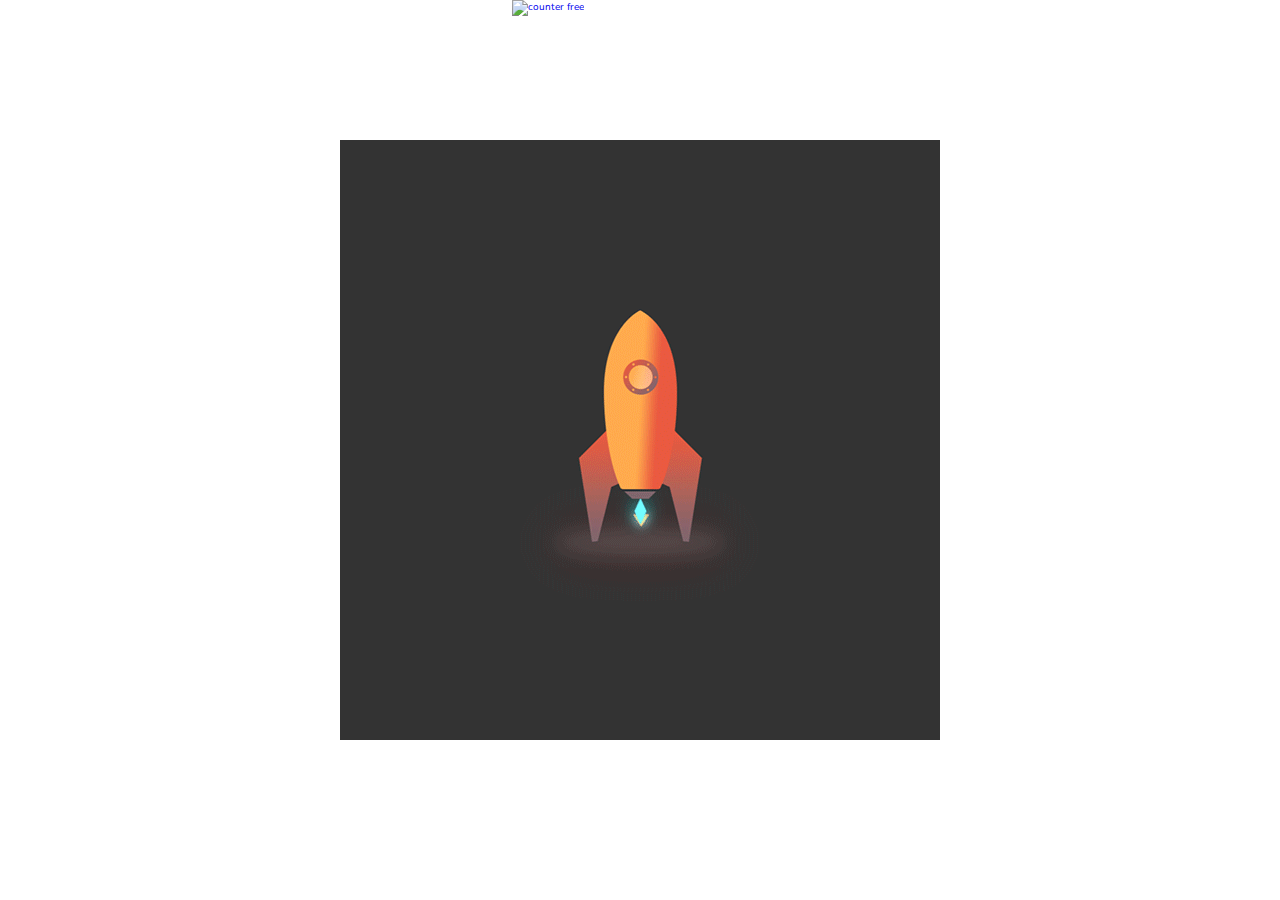
==== commit c66852d1: "chandrayan 3 message" ====
--- a/index.html
+++ b/index.html
@@ -107,7 +107,8 @@
             <div class="avatar"></div>
             <h4 style="font-size: 15px; font-weight: bold; line-height: 35px;">Mr. MJ</h4>
             <p>
-              Having founded the very concept of <b><i>'Direct Chandrar'</i></b>, he inspires an entire generation of Goyenkar every single day to fight for Goa
+              Having founded the very concept of <b><i>'Direct Chandrar'</i></b>, he inspires an entire generation of Goyenkar every single day to fight for Goa.
+              We Miss You MJ. Today you would have been a proud man with country setting foot on Moon.
             </p>
           </div>
 
